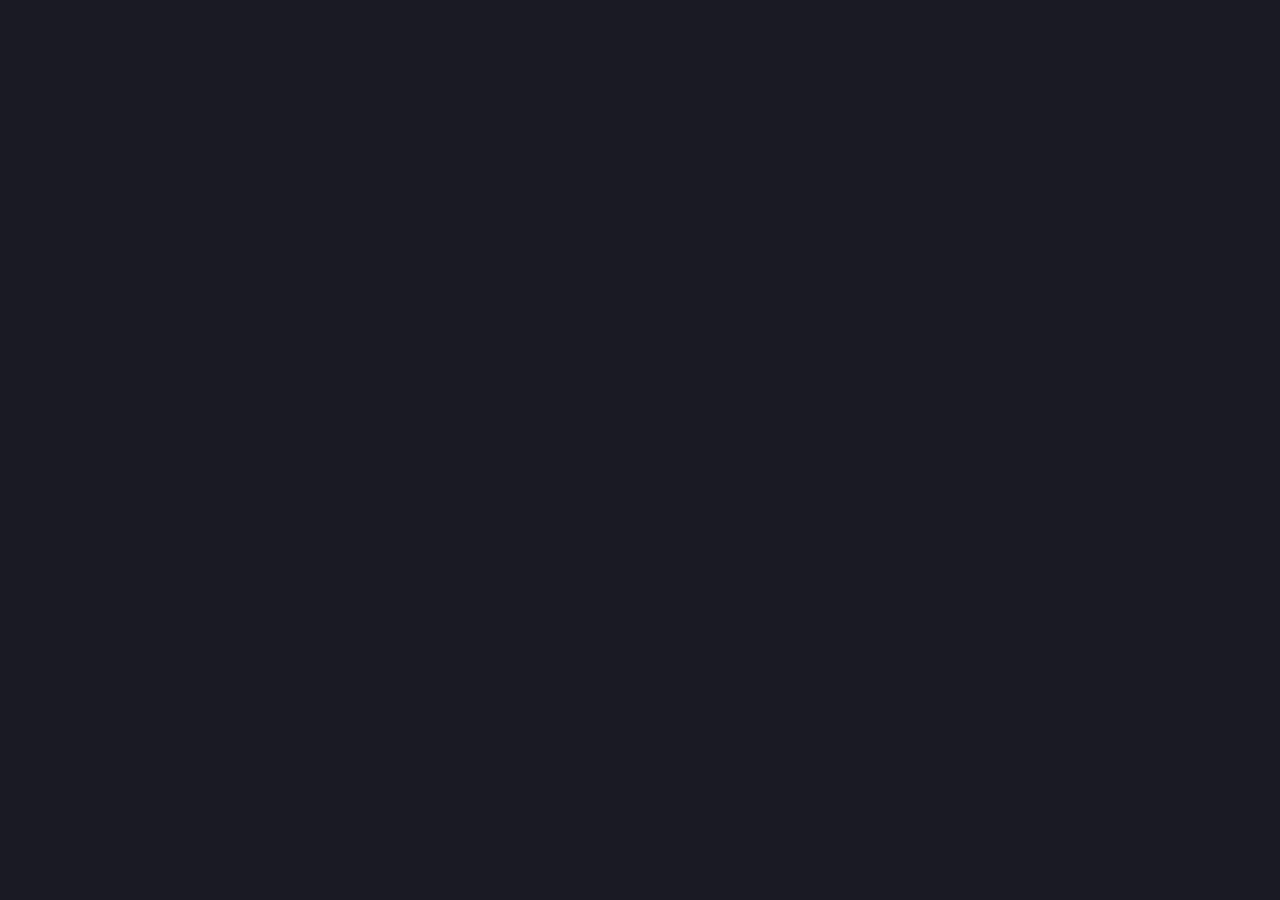
==== card.html @ 9839c943 "Optimize carousel for landscape aspect ratio and enhance center focus" ====
<!DOCTYPE html>
<html lang="en">

<head>
    <meta charset="UTF-8">
    <meta name="viewport" content="width=device-width, initial-scale=1.0">
    <title>One Slider Magic - CSS Animation</title>
    <style>
        /* Reset and base setup */
        * {
            box-sizing: border-box;
            margin: 0;
            padding: 0;
        }

        body {
            height: 100vh;
            display: flex;
            justify-content: center;
            align-items: center;
            background-color: #1a1a24;
            overflow: hidden;
            font-family: 'Segoe UI', Tahoma, Geneva, Verdana, sans-serif;
            /* Perspective gives the 3D depth effect seen in the video */
            perspective: 1200px;
        }

        .slideshow {
            position: relative;
            width: 350px;
            height: 250px;
            transform-style: preserve-3d;
        }

        .card {
            position: absolute;
            top: 0;
            left: 0;
            width: 100%;
            height: 100%;
            border-radius: 20px;
            display: flex;
            flex-direction: column;
            justify-content: center;
            align-items: center;
            color: white;
            font-size: 1.8rem;
            font-weight: bold;
            box-shadow: 0 20px 40px rgba(0, 0, 0, 0.5);

            /* Start cards hidden and pushed back/right in 3D space */
            opacity: 0;
            transform: translateX(150%) translateZ(-600px) rotateY(-20deg);

            /* 12 seconds total loop. 4 cards = exactly 3 seconds between each card */
            animation: slideMagic 12s infinite;
        }

        /* Stagger the animation delays so one card enters as the other exits */
        .card:nth-child(1) {
            background: linear-gradient(135deg, #ff416c, #ff4b2b);
            animation-delay: 0s;
        }

        .card:nth-child(2) {
            background: linear-gradient(135deg, #36d1dc, #5b86e5);
            animation-delay: 3s;
        }

        .card:nth-child(3) {
            background: linear-gradient(135deg, #00b09b, #96c93d);
            animation-delay: 6s;
        }

        .card:nth-child(4) {
            background: linear-gradient(135deg, #f7971e, #ffd200);
            animation-delay: 9s;
        }

        /* The Keyframes that mimic the After Effects timeline */
        @keyframes slideMagic {
            0% {
                /* Far right, deep in the background */
                transform: translateX(150%) translateZ(-600px) rotateY(-20deg);
                opacity: 0;
                animation-timing-function: ease-out;
            }

            6% {
                /* The "Bounce/Anticipation" overshoot effect from the tutorial */
                transform: translateX(-8%) translateZ(40px) rotateY(8deg);
                opacity: 1;
                animation-timing-function: ease-in-out;
            }

            10%,
            25% {
                /* Settled in the center of the screen */
                transform: translateX(0%) translateZ(0px) rotateY(0deg);
                opacity: 1;
                animation-timing-function: ease-in;
            }

            31% {
                /* Exit to the far left and fade out */
                transform: translateX(-150%) translateZ(-600px) rotateY(20deg);
                opacity: 0;
            }

            100% {
                /* Keep it hidden for the rest of the 12 second cycle */
                transform: translateX(-150%) translateZ(-600px) rotateY(20deg);
                opacity: 0;
            }
        }

        /* Decorative icons inside cards */
        .icon {
            font-size: 4rem;
            margin-bottom: 10px;
            filter: drop-shadow(0 5px 5px rgba(0, 0, 0, 0.2));
        }
    </style>
</head>

<body>

    <div class="slideshow">
        <div class="card">
            <div class="icon">🚀</div>
            <span>Slide One</span>
        </div>
        <div class="card">
            <div class="icon">✨</div>
            <span>Slide Two</span>
        </div>
        <div class="card">
            <div class="icon">💡</div>
            <span>Slide Three</span>
        </div>
        <div class="card">
            <div class="icon">🎉</div>
            <span>Slide Four</span>
        </div>
    </div>

</body>

</html>
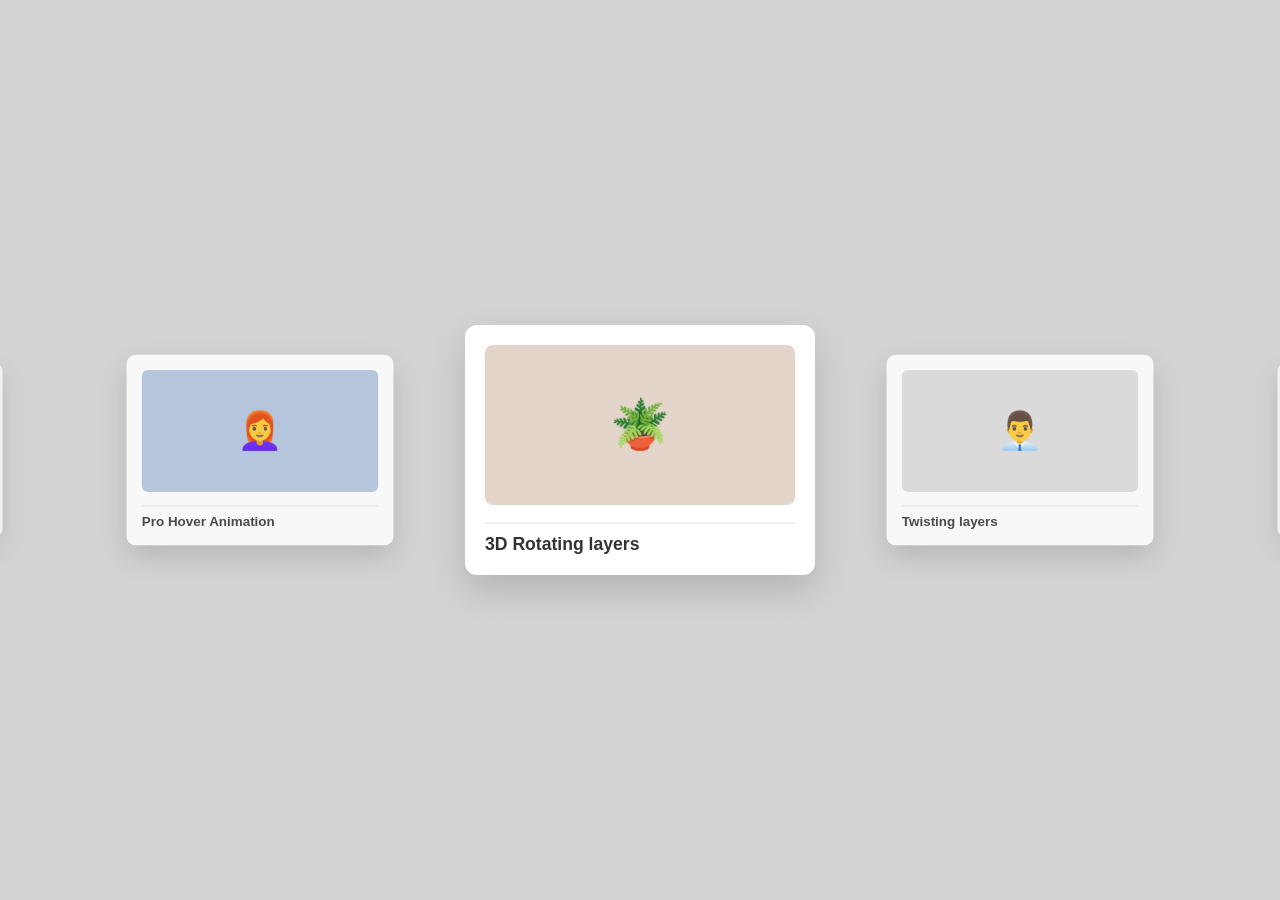
==== commit 9fc4526f: "Implement user-provided carousel template and card structure" ====
--- a/card.html
+++ b/card.html
@@ -4,9 +4,9 @@
 <head>
     <meta charset="UTF-8">
     <meta name="viewport" content="width=device-width, initial-scale=1.0">
-    <title>One Slider Magic - CSS Animation</title>
+    <title>Scroll-Driven 3D Card Carousel</title>
     <style>
-        /* Reset and base setup */
+        /* Base Reset */
         * {
             box-sizing: border-box;
             margin: 0;
@@ -14,135 +14,183 @@
         }
 
         body {
-            height: 100vh;
+            background-color: #d3d3d3;
+            /* Light grey background from your image */
             display: flex;
             justify-content: center;
             align-items: center;
-            background-color: #1a1a24;
+            height: 100vh;
+            font-family: 'Segoe UI', Tahoma, Geneva, Verdana, sans-serif;
             overflow: hidden;
-            font-family: 'Segoe UI', Tahoma, Geneva, Verdana, sans-serif;
-            /* Perspective gives the 3D depth effect seen in the video */
-            perspective: 1200px;
         }
 
-        .slideshow {
-            position: relative;
+        /* The Scrolling Container */
+        .carousel-container {
+            width: 100vw;
+            height: 100vh;
+            display: flex;
+            align-items: center;
+            overflow-x: auto;
+            /* This creates the smooth snapping effect to the center */
+            scroll-snap-type: x mandatory;
+            /* Hide scrollbar for clean UI */
+            scrollbar-width: none;
+            -ms-overflow-style: none;
+            /* Perspective gives the 3D depth */
+            perspective: 1000px;
+        }
+
+        .carousel-container::-webkit-scrollbar {
+            display: none;
+        }
+
+        /* Padding allows the first and last cards to reach the center of the screen */
+        .carousel-track {
+            display: flex;
+            align-items: center;
+            gap: 30px;
+            /* Space between cards */
+            padding: 0 calc(50vw - 175px);
+            /* 175px is half of the card width (350/2) */
+        }
+
+        /* The Card Styling */
+        .card {
             width: 350px;
             height: 250px;
-            transform-style: preserve-3d;
+            background: #fff;
+            border-radius: 12px;
+            flex-shrink: 0;
+            /* Prevents cards from squishing */
+            scroll-snap-align: center;
+            /* Forces card to snap to center when scrolling stops */
+            box-shadow: 0 15px 35px rgba(0, 0, 0, 0.15);
+            display: flex;
+            flex-direction: column;
+            justify-content: space-between;
+            padding: 20px;
+
+            /* We handle the actual movement/scaling in JS, but we transition it smoothly */
+            transition: transform 0.1s ease-out, opacity 0.1s ease-out;
+            transform-origin: center center;
         }
 
-        .card {
-            position: absolute;
-            top: 0;
-            left: 0;
+        /* Decorative Inner Content simulating your image */
+        .card-image-placeholder {
             width: 100%;
-            height: 100%;
-            border-radius: 20px;
+            height: 160px;
+            border-radius: 8px;
             display: flex;
-            flex-direction: column;
             justify-content: center;
             align-items: center;
-            color: white;
-            font-size: 1.8rem;
-            font-weight: bold;
-            box-shadow: 0 20px 40px rgba(0, 0, 0, 0.5);
-
-            /* Start cards hidden and pushed back/right in 3D space */
-            opacity: 0;
-            transform: translateX(150%) translateZ(-600px) rotateY(-20deg);
-
-            /* 12 seconds total loop. 4 cards = exactly 3 seconds between each card */
-            animation: slideMagic 12s infinite;
+            font-size: 3rem;
         }
 
-        /* Stagger the animation delays so one card enters as the other exits */
-        .card:nth-child(1) {
-            background: linear-gradient(135deg, #ff416c, #ff4b2b);
-            animation-delay: 0s;
+        .card-title {
+            font-size: 1.1rem;
+            font-weight: bold;
+            color: #333;
+            border-top: 2px solid #eee;
+            padding-top: 10px;
         }
 
-        .card:nth-child(2) {
-            background: linear-gradient(135deg, #36d1dc, #5b86e5);
-            animation-delay: 3s;
+        /* Hardcoded colors for demonstration */
+        .card:nth-child(1) .card-image-placeholder {
+            background: #ffbba1;
         }
 
-        .card:nth-child(3) {
-            background: linear-gradient(135deg, #00b09b, #96c93d);
-            animation-delay: 6s;
+        .card:nth-child(2) .card-image-placeholder {
+            background: #b0c4de;
         }
 
-        .card:nth-child(4) {
-            background: linear-gradient(135deg, #f7971e, #ffd200);
-            animation-delay: 9s;
+        .card:nth-child(3) .card-image-placeholder {
+            background: #e3d5ca;
         }
 
-        /* The Keyframes that mimic the After Effects timeline */
-        @keyframes slideMagic {
-            0% {
-                /* Far right, deep in the background */
-                transform: translateX(150%) translateZ(-600px) rotateY(-20deg);
-                opacity: 0;
-                animation-timing-function: ease-out;
-            }
-
-            6% {
-                /* The "Bounce/Anticipation" overshoot effect from the tutorial */
-                transform: translateX(-8%) translateZ(40px) rotateY(8deg);
-                opacity: 1;
-                animation-timing-function: ease-in-out;
-            }
-
-            10%,
-            25% {
-                /* Settled in the center of the screen */
-                transform: translateX(0%) translateZ(0px) rotateY(0deg);
-                opacity: 1;
-                animation-timing-function: ease-in;
-            }
-
-            31% {
-                /* Exit to the far left and fade out */
-                transform: translateX(-150%) translateZ(-600px) rotateY(20deg);
-                opacity: 0;
-            }
-
-            100% {
-                /* Keep it hidden for the rest of the 12 second cycle */
-                transform: translateX(-150%) translateZ(-600px) rotateY(20deg);
-                opacity: 0;
-            }
+        /* Center card color */
+        .card:nth-child(4) .card-image-placeholder {
+            background: #dcdcdc;
         }
 
-        /* Decorative icons inside cards */
-        .icon {
-            font-size: 4rem;
-            margin-bottom: 10px;
-            filter: drop-shadow(0 5px 5px rgba(0, 0, 0, 0.2));
+        .card:nth-child(5) .card-image-placeholder {
+            background: #ffcccb;
         }
     </style>
 </head>
 
 <body>
 
-    <div class="slideshow">
-        <div class="card">
-            <div class="icon">🚀</div>
-            <span>Slide One</span>
-        </div>
-        <div class="card">
-            <div class="icon">✨</div>
-            <span>Slide Two</span>
-        </div>
-        <div class="card">
-            <div class="icon">💡</div>
-            <span>Slide Three</span>
-        </div>
-        <div class="card">
-            <div class="icon">🎉</div>
-            <span>Slide Four</span>
+    <div class="carousel-container" id="container">
+        <div class="carousel-track">
+            <div class="card">
+                <div class="card-image-placeholder">📄</div>
+                <div class="card-title">Turn Page Animation</div>
+            </div>
+            <div class="card">
+                <div class="card-image-placeholder">👩‍🦰</div>
+                <div class="card-title">Pro Hover Animation</div>
+            </div>
+            <div class="card">
+                <div class="card-image-placeholder">🪴</div>
+                <div class="card-title">3D Rotating layers</div>
+            </div>
+            <div class="card">
+                <div class="card-image-placeholder">👨‍💼</div>
+                <div class="card-title">Twisting layers</div>
+            </div>
+            <div class="card">
+                <div class="card-image-placeholder">🛋️</div>
+                <div class="card-title">Bending the layers</div>
+            </div>
         </div>
     </div>
+
+    <script>
+        const container = document.getElementById('container');
+        const cards = document.querySelectorAll('.card');
+
+        function updateCardsOnScroll() {
+            // Find the exact center of the screen
+            const containerCenter = window.innerWidth / 2;
+
+            cards.forEach(card => {
+                // Get the bounding box of each card
+                const rect = card.getBoundingClientRect();
+                const cardCenter = rect.left + (rect.width / 2);
+
+                // Calculate how far the card is from the center of the screen
+                const distanceFromCenter = Math.abs(containerCenter - cardCenter);
+
+                // Calculate scale based on distance. 
+                // The further away, the smaller it gets. Max scale is 1, min scale is 0.7.
+                let scale = 1 - (distanceFromCenter / window.innerWidth) * 0.8;
+                scale = Math.max(0.7, scale);
+
+                // Adjust opacity slightly for outer cards to fade them back
+                let opacity = 1 - (distanceFromCenter / window.innerWidth) * 0.5;
+                opacity = Math.max(0.4, opacity);
+
+                // Apply the scale and manage the z-index so the center card is always on top
+                card.style.transform = `scale(${scale})`;
+                card.style.opacity = opacity;
+                card.style.zIndex = Math.round(scale * 100);
+            });
+        }
+
+        // Listen to the scroll event on the container
+        container.addEventListener('scroll', updateCardsOnScroll);
+        // Also run on window resize to recalculate math
+        window.addEventListener('resize', updateCardsOnScroll);
+
+        // Trigger once on load to set initial state
+        updateCardsOnScroll();
+
+        // Optional: Auto-scroll to the middle card on load (Card 3)
+        window.onload = () => {
+            const middleCard = cards[2];
+            middleCard.scrollIntoView({ behavior: 'smooth', inline: 'center' });
+        };
+    </script>
 
 </body>
 
